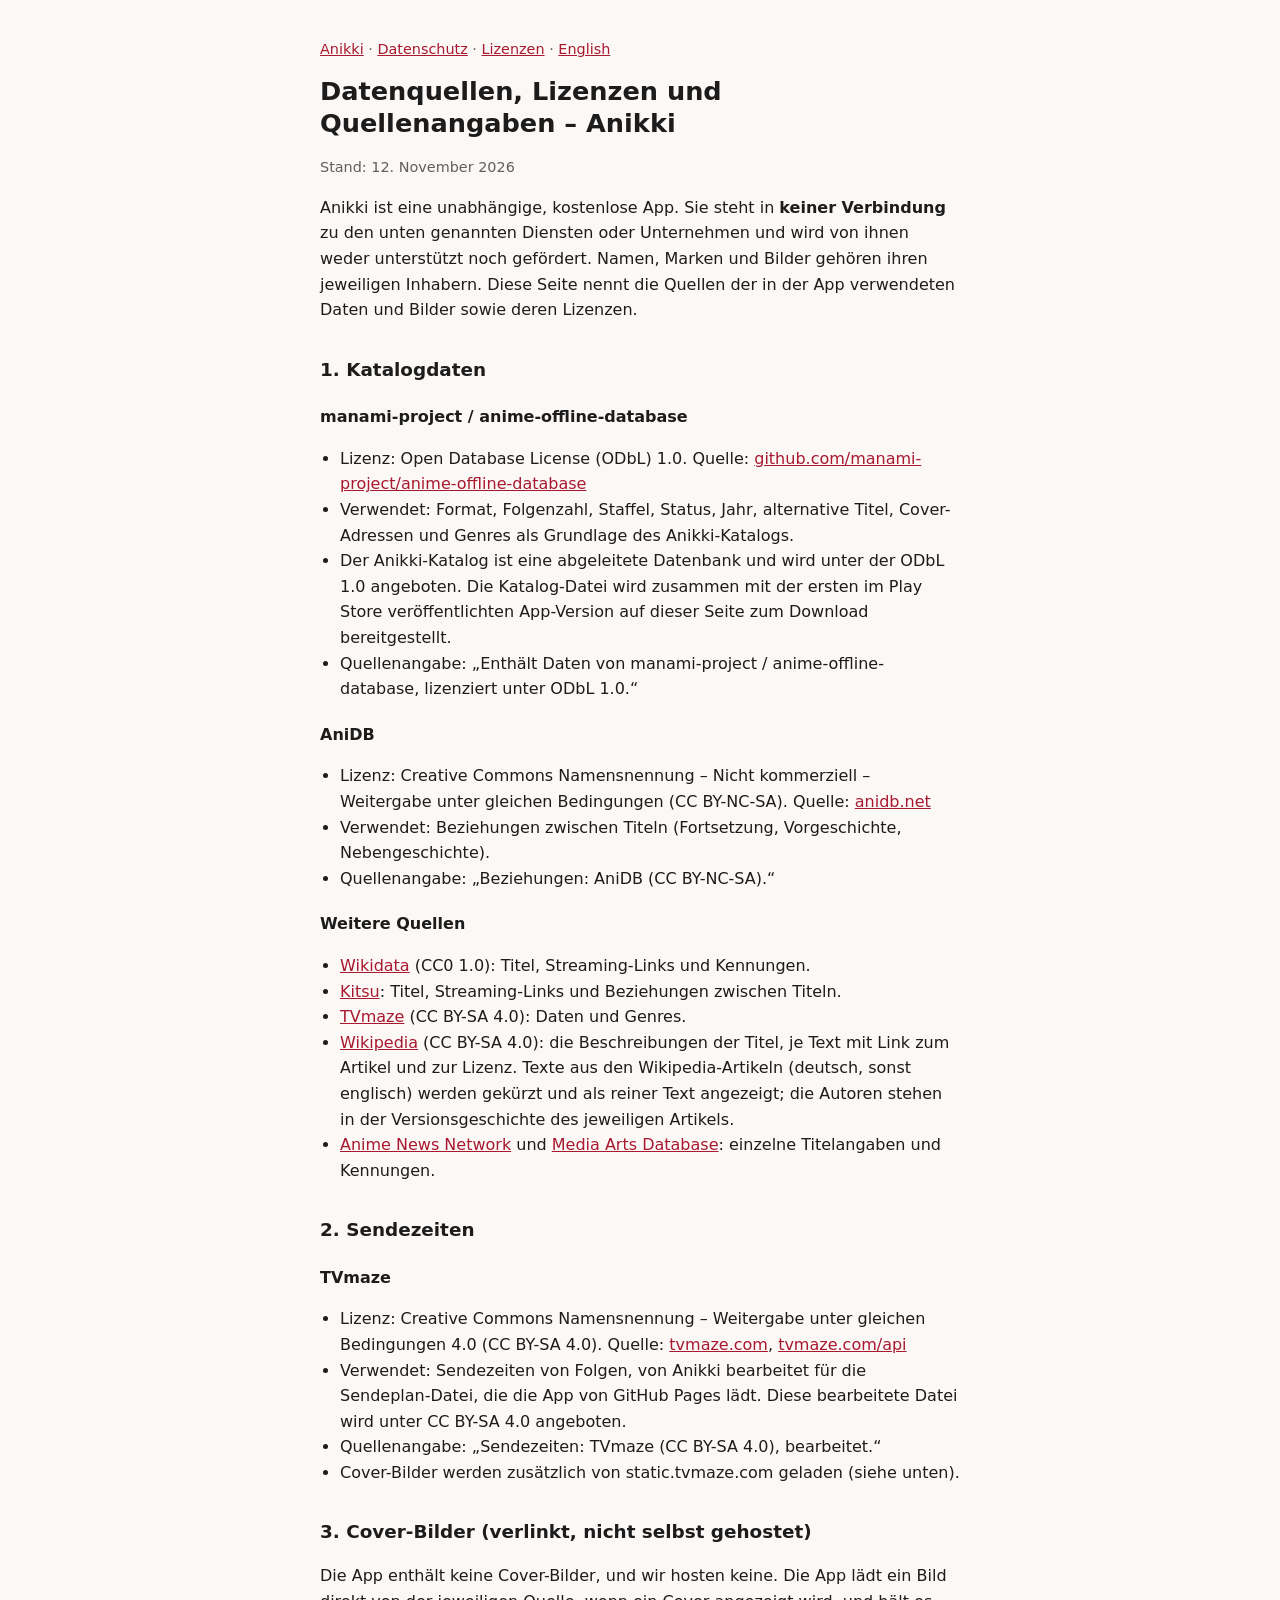
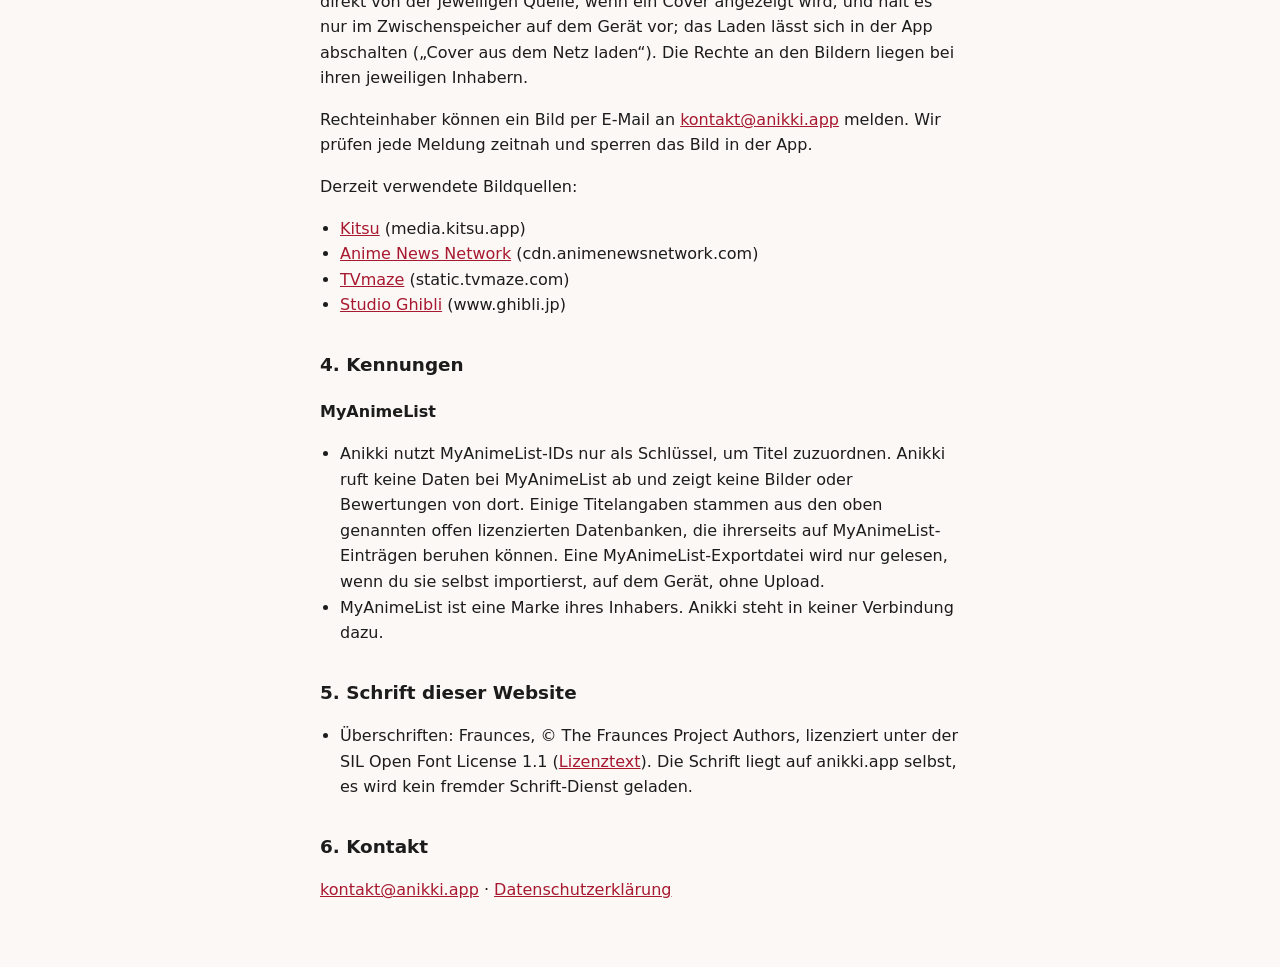
==== lizenzen/index.html @ 8ab0e3d3 "Add files via upload" ====
<!doctype html>
<html lang="de">
<head>
<meta charset="utf-8">
<meta name="viewport" content="width=device-width,initial-scale=1">
<title>Lizenzen – Anikki</title>
<meta name="color-scheme" content="dark light">
<style>
:root{--bg:#121212;--fg:#EDEDED;--sec:#9E9E9E;--acc:#C21F3A;--line:#2a2a2a}
@media (prefers-color-scheme:light){:root{--bg:#fbf8f6;--fg:#1c1c1c;--sec:#5f5f5f;--acc:#a8182f;--line:#ddd}}
*{box-sizing:border-box}
body{margin:0;background:var(--bg);color:var(--fg);font:1rem/1.6 system-ui,-apple-system,"Segoe UI",Roboto,sans-serif}
main{max-width:42rem;margin:0 auto;padding:1.5rem 1rem 3rem}
h1{font-size:1.6rem;line-height:1.25;margin:.5rem 0 1rem}
h2{font-size:1.15rem;margin:2rem 0 .5rem}
h3{font-size:1rem;margin:1.25rem 0 .25rem}
a{color:var(--acc);overflow-wrap:anywhere}
.sec,.nav{color:var(--sec);font-size:.9rem}
table{border-collapse:collapse;width:100%;font-size:.92rem;display:block;overflow-x:auto}
th,td{border-bottom:1px solid var(--line);padding:.4rem .5rem;text-align:left;vertical-align:top}
ul{padding-left:1.25rem}
</style>
</head>
<body>
<main>
<p class="nav"><a href="/">Anikki</a> · <a href="/datenschutz/">Datenschutz</a> · <a href="/lizenzen/">Lizenzen</a> · <a href="/licenses/">English</a></p>
<h1>Datenquellen, Lizenzen und Quellenangaben – Anikki</h1>
<p class="sec">Stand: 12. November 2026</p>
<p>Anikki ist eine unabhängige, kostenlose App. Sie steht in <strong>keiner Verbindung</strong> zu den unten genannten Diensten oder Unternehmen und wird von ihnen weder unterstützt noch gefördert. Namen, Marken und Bilder gehören ihren jeweiligen Inhabern. Diese Seite nennt die Quellen der in der App verwendeten Daten und Bilder sowie deren Lizenzen.</p>

<h2>1. Katalogdaten</h2>
<h3>manami-project / anime-offline-database</h3>
<ul>
<li>Lizenz: Open Database License (ODbL) 1.0. Quelle: <a href="https://github.com/manami-project/anime-offline-database">github.com/manami-project/anime-offline-database</a></li>
<li>Verwendet: Format, Folgenzahl, Staffel, Status, Jahr, alternative Titel, Cover-Adressen und Genres als Grundlage des Anikki-Katalogs.</li>
<li>Der Anikki-Katalog ist eine abgeleitete Datenbank und wird unter der ODbL 1.0 angeboten. Die Katalog-Datei wird zusammen mit der ersten im Play Store veröffentlichten App-Version auf dieser Seite zum Download bereitgestellt.</li>
<li>Quellenangabe: „Enthält Daten von manami-project / anime-offline-database, lizenziert unter ODbL 1.0.“</li>
</ul>

<h3>AniDB</h3>
<ul>
<li>Lizenz: Creative Commons Namensnennung – Nicht kommerziell – Weitergabe unter gleichen Bedingungen (CC BY-NC-SA). Quelle: <a href="https://anidb.net">anidb.net</a></li>
<li>Verwendet: Beziehungen zwischen Titeln (Fortsetzung, Vorgeschichte, Nebengeschichte).</li>
<li>Quellenangabe: „Beziehungen: AniDB (CC BY-NC-SA).“</li>
</ul>

<h3>Weitere Quellen</h3>
<ul>
<li><a href="https://www.wikidata.org">Wikidata</a> (CC0 1.0): Titel, Streaming-Links und Kennungen.</li>
<li><a href="https://kitsu.app">Kitsu</a>: Titel, Streaming-Links und Beziehungen zwischen Titeln.</li>
<li><a href="https://www.tvmaze.com">TVmaze</a> (CC BY-SA 4.0): Daten und Genres.</li>
<li><a href="https://www.wikipedia.org">Wikipedia</a> (CC BY-SA 4.0): die Beschreibungen der Titel, je Text mit Link zum Artikel und zur Lizenz. Texte aus den Wikipedia-Artikeln (deutsch, sonst englisch) werden gekürzt und als reiner Text angezeigt; die Autoren stehen in der Versionsgeschichte des jeweiligen Artikels.</li>
<li><a href="https://www.animenewsnetwork.com">Anime News Network</a> und <a href="https://mediaarts-db.artmuseums.go.jp">Media Arts Database</a>: einzelne Titelangaben und Kennungen.</li>
</ul>

<h2>2. Sendezeiten</h2>
<h3>TVmaze</h3>
<ul>
<li>Lizenz: Creative Commons Namensnennung – Weitergabe unter gleichen Bedingungen 4.0 (CC BY-SA 4.0). Quelle: <a href="https://www.tvmaze.com">tvmaze.com</a>, <a href="https://www.tvmaze.com/api">tvmaze.com/api</a></li>
<li>Verwendet: Sendezeiten von Folgen, von Anikki bearbeitet für die Sendeplan-Datei, die die App von GitHub Pages lädt. Diese bearbeitete Datei wird unter CC BY-SA 4.0 angeboten.</li>
<li>Quellenangabe: „Sendezeiten: TVmaze (CC BY-SA 4.0), bearbeitet.“</li>
<li>Cover-Bilder werden zusätzlich von static.tvmaze.com geladen (siehe unten).</li>
</ul>

<h2>3. Cover-Bilder (verlinkt, nicht selbst gehostet)</h2>
<p>Die App enthält keine Cover-Bilder, und wir hosten keine. Die App lädt ein Bild direkt von der jeweiligen Quelle, wenn ein Cover angezeigt wird, und hält es nur im Zwischenspeicher auf dem Gerät vor; das Laden lässt sich in der App abschalten („Cover aus dem Netz laden“). Die Rechte an den Bildern liegen bei ihren jeweiligen Inhabern.</p>
<p>Rechteinhaber können ein Bild per E-Mail an <a href="mailto:kontakt@anikki.app">kontakt@anikki.app</a> melden. Wir prüfen jede Meldung zeitnah und sperren das Bild in der App.</p>
<p>Derzeit verwendete Bildquellen:</p>
<ul>
<li><a href="https://kitsu.app">Kitsu</a> (media.kitsu.app)</li>
<li><a href="https://www.animenewsnetwork.com">Anime News Network</a> (cdn.animenewsnetwork.com)</li>
<li><a href="https://www.tvmaze.com">TVmaze</a> (static.tvmaze.com)</li>
<li><a href="https://www.ghibli.jp">Studio Ghibli</a> (www.ghibli.jp)</li>
</ul>

<h2>4. Kennungen</h2>
<h3>MyAnimeList</h3>
<ul>
<li>Anikki nutzt MyAnimeList-IDs nur als Schlüssel, um Titel zuzuordnen. Anikki ruft keine Daten bei MyAnimeList ab und zeigt keine Bilder oder Bewertungen von dort. Einige Titelangaben stammen aus den oben genannten offen lizenzierten Datenbanken, die ihrerseits auf MyAnimeList-Einträgen beruhen können. Eine MyAnimeList-Exportdatei wird nur gelesen, wenn du sie selbst importierst, auf dem Gerät, ohne Upload.</li>
<li>MyAnimeList ist eine Marke ihres Inhabers. Anikki steht in keiner Verbindung dazu.</li>
</ul>

<h2>5. Schrift dieser Website</h2>
<ul>
<li>Überschriften: Fraunces, © The Fraunces Project Authors, lizenziert unter der SIL Open Font License 1.1 (<a href="/assets/fonts/Fraunces-OFL.txt">Lizenztext</a>). Die Schrift liegt auf anikki.app selbst, es wird kein fremder Schrift-Dienst geladen.</li>
</ul>

<h2>6. Kontakt</h2>
<p><a href="mailto:kontakt@anikki.app">kontakt@anikki.app</a> · <a href="/datenschutz/">Datenschutzerklärung</a></p>
</main>
</body>
</html>
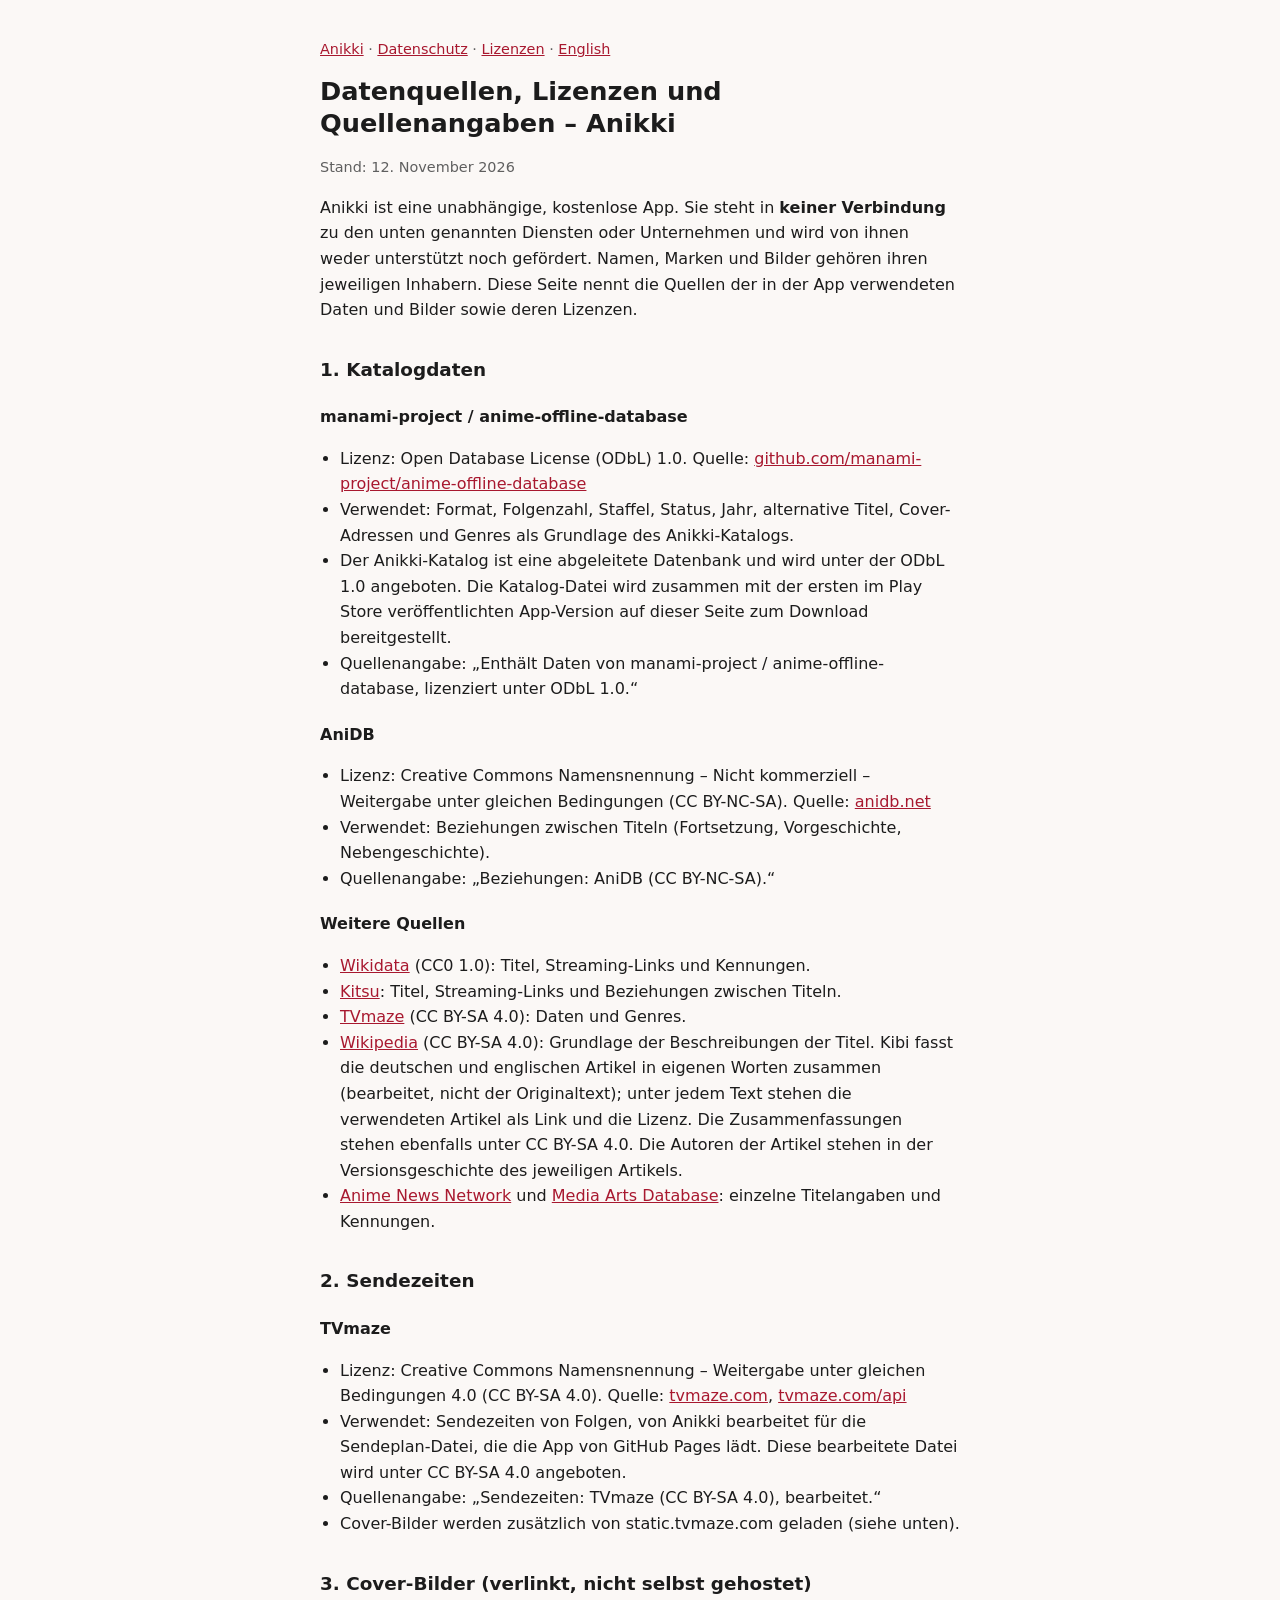
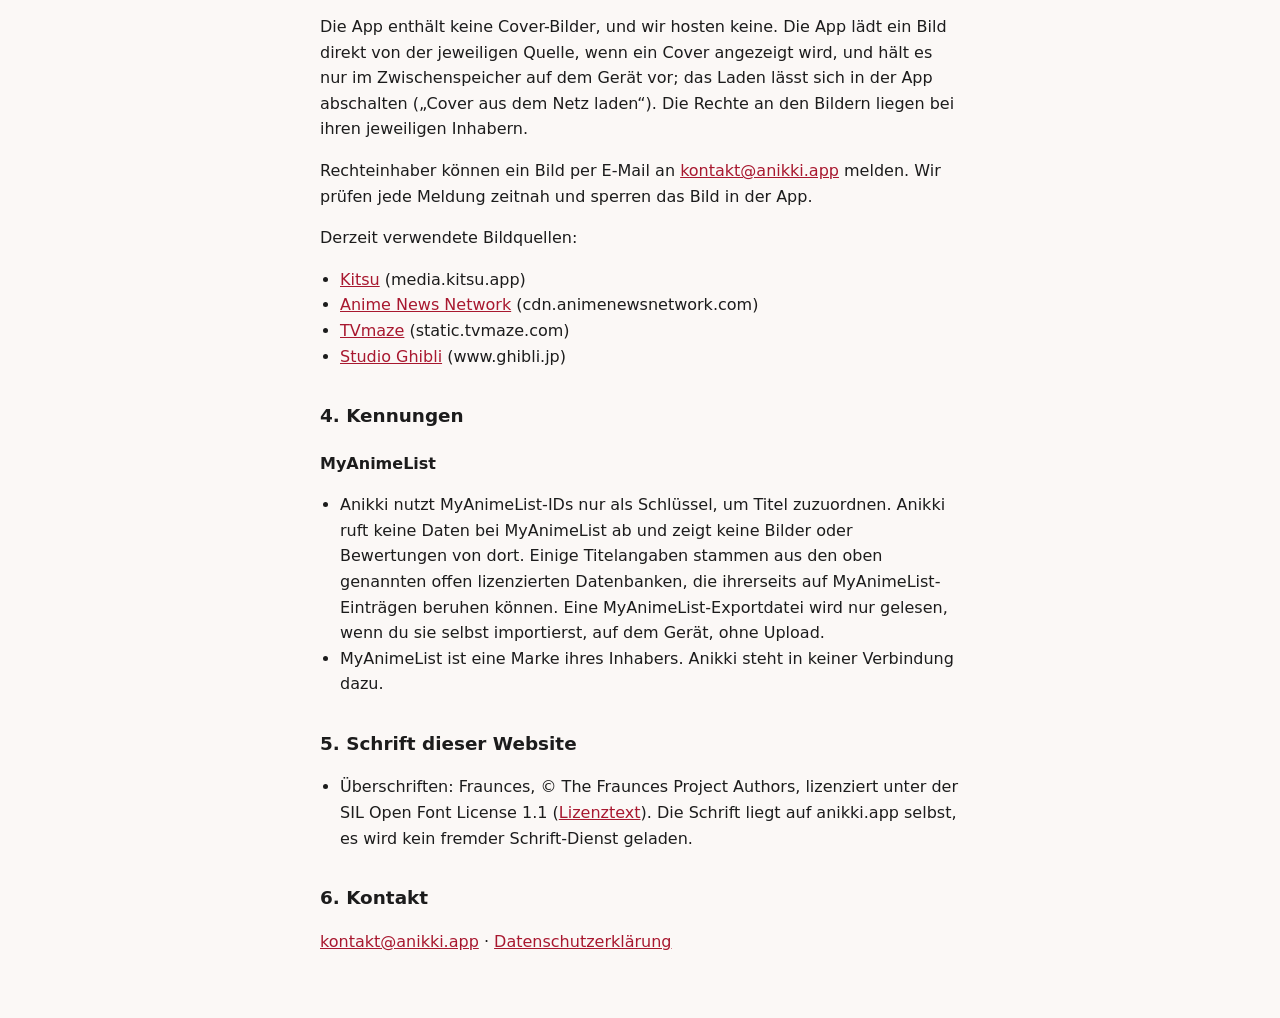
==== commit fd7eec4b: "Add files via upload" ====
--- a/lizenzen/index.html
+++ b/lizenzen/index.html
@@ -49,7 +49,7 @@
 <li><a href="https://www.wikidata.org">Wikidata</a> (CC0 1.0): Titel, Streaming-Links und Kennungen.</li>
 <li><a href="https://kitsu.app">Kitsu</a>: Titel, Streaming-Links und Beziehungen zwischen Titeln.</li>
 <li><a href="https://www.tvmaze.com">TVmaze</a> (CC BY-SA 4.0): Daten und Genres.</li>
-<li><a href="https://www.wikipedia.org">Wikipedia</a> (CC BY-SA 4.0): die Beschreibungen der Titel, je Text mit Link zum Artikel und zur Lizenz. Texte aus den Wikipedia-Artikeln (deutsch, sonst englisch) werden gekürzt und als reiner Text angezeigt; die Autoren stehen in der Versionsgeschichte des jeweiligen Artikels.</li>
+<li><a href="https://www.wikipedia.org">Wikipedia</a> (CC BY-SA 4.0): Grundlage der Beschreibungen der Titel. Kibi fasst die deutschen und englischen Artikel in eigenen Worten zusammen (bearbeitet, nicht der Originaltext); unter jedem Text stehen die verwendeten Artikel als Link und die Lizenz. Die Zusammenfassungen stehen ebenfalls unter CC BY-SA 4.0. Die Autoren der Artikel stehen in der Versionsgeschichte des jeweiligen Artikels.</li>
 <li><a href="https://www.animenewsnetwork.com">Anime News Network</a> und <a href="https://mediaarts-db.artmuseums.go.jp">Media Arts Database</a>: einzelne Titelangaben und Kennungen.</li>
 </ul>
 
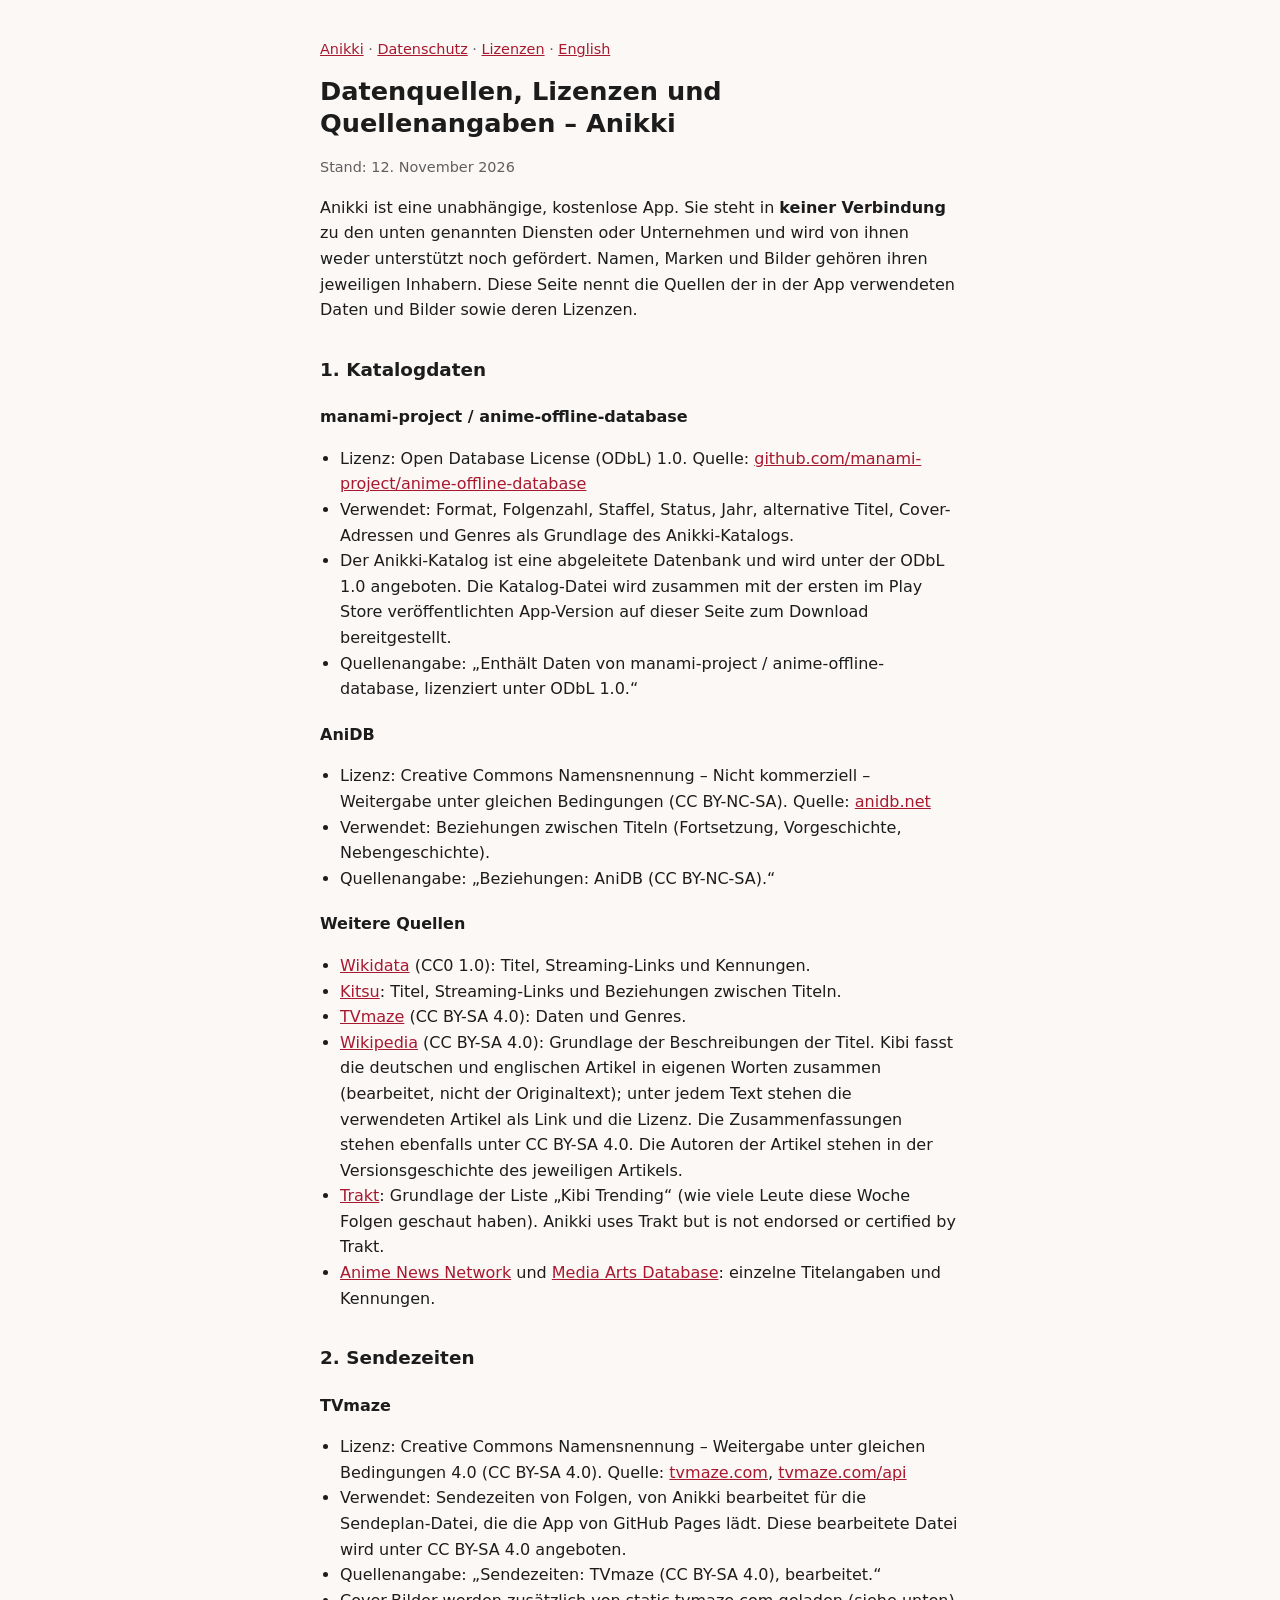
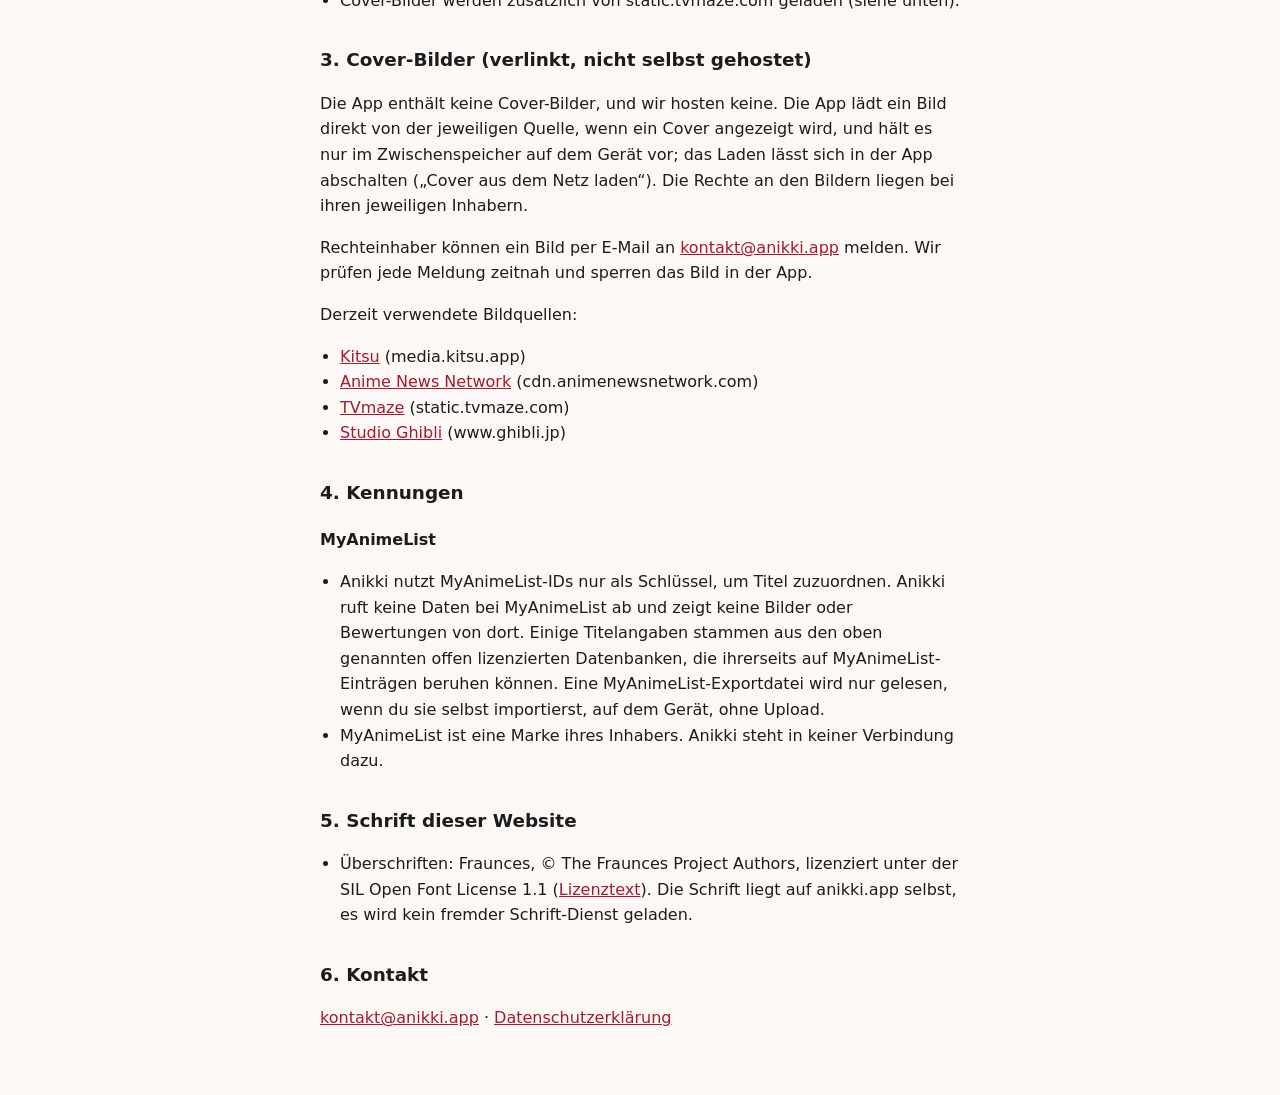
==== commit 63e1f711: "Add files via upload" ====
--- a/lizenzen/index.html
+++ b/lizenzen/index.html
@@ -50,6 +50,7 @@
 <li><a href="https://kitsu.app">Kitsu</a>: Titel, Streaming-Links und Beziehungen zwischen Titeln.</li>
 <li><a href="https://www.tvmaze.com">TVmaze</a> (CC BY-SA 4.0): Daten und Genres.</li>
 <li><a href="https://www.wikipedia.org">Wikipedia</a> (CC BY-SA 4.0): Grundlage der Beschreibungen der Titel. Kibi fasst die deutschen und englischen Artikel in eigenen Worten zusammen (bearbeitet, nicht der Originaltext); unter jedem Text stehen die verwendeten Artikel als Link und die Lizenz. Die Zusammenfassungen stehen ebenfalls unter CC BY-SA 4.0. Die Autoren der Artikel stehen in der Versionsgeschichte des jeweiligen Artikels.</li>
+<li><a href="https://trakt.tv">Trakt</a>: Grundlage der Liste „Kibi Trending“ (wie viele Leute diese Woche Folgen geschaut haben). Anikki uses Trakt but is not endorsed or certified by Trakt.</li>
 <li><a href="https://www.animenewsnetwork.com">Anime News Network</a> und <a href="https://mediaarts-db.artmuseums.go.jp">Media Arts Database</a>: einzelne Titelangaben und Kennungen.</li>
 </ul>
 
